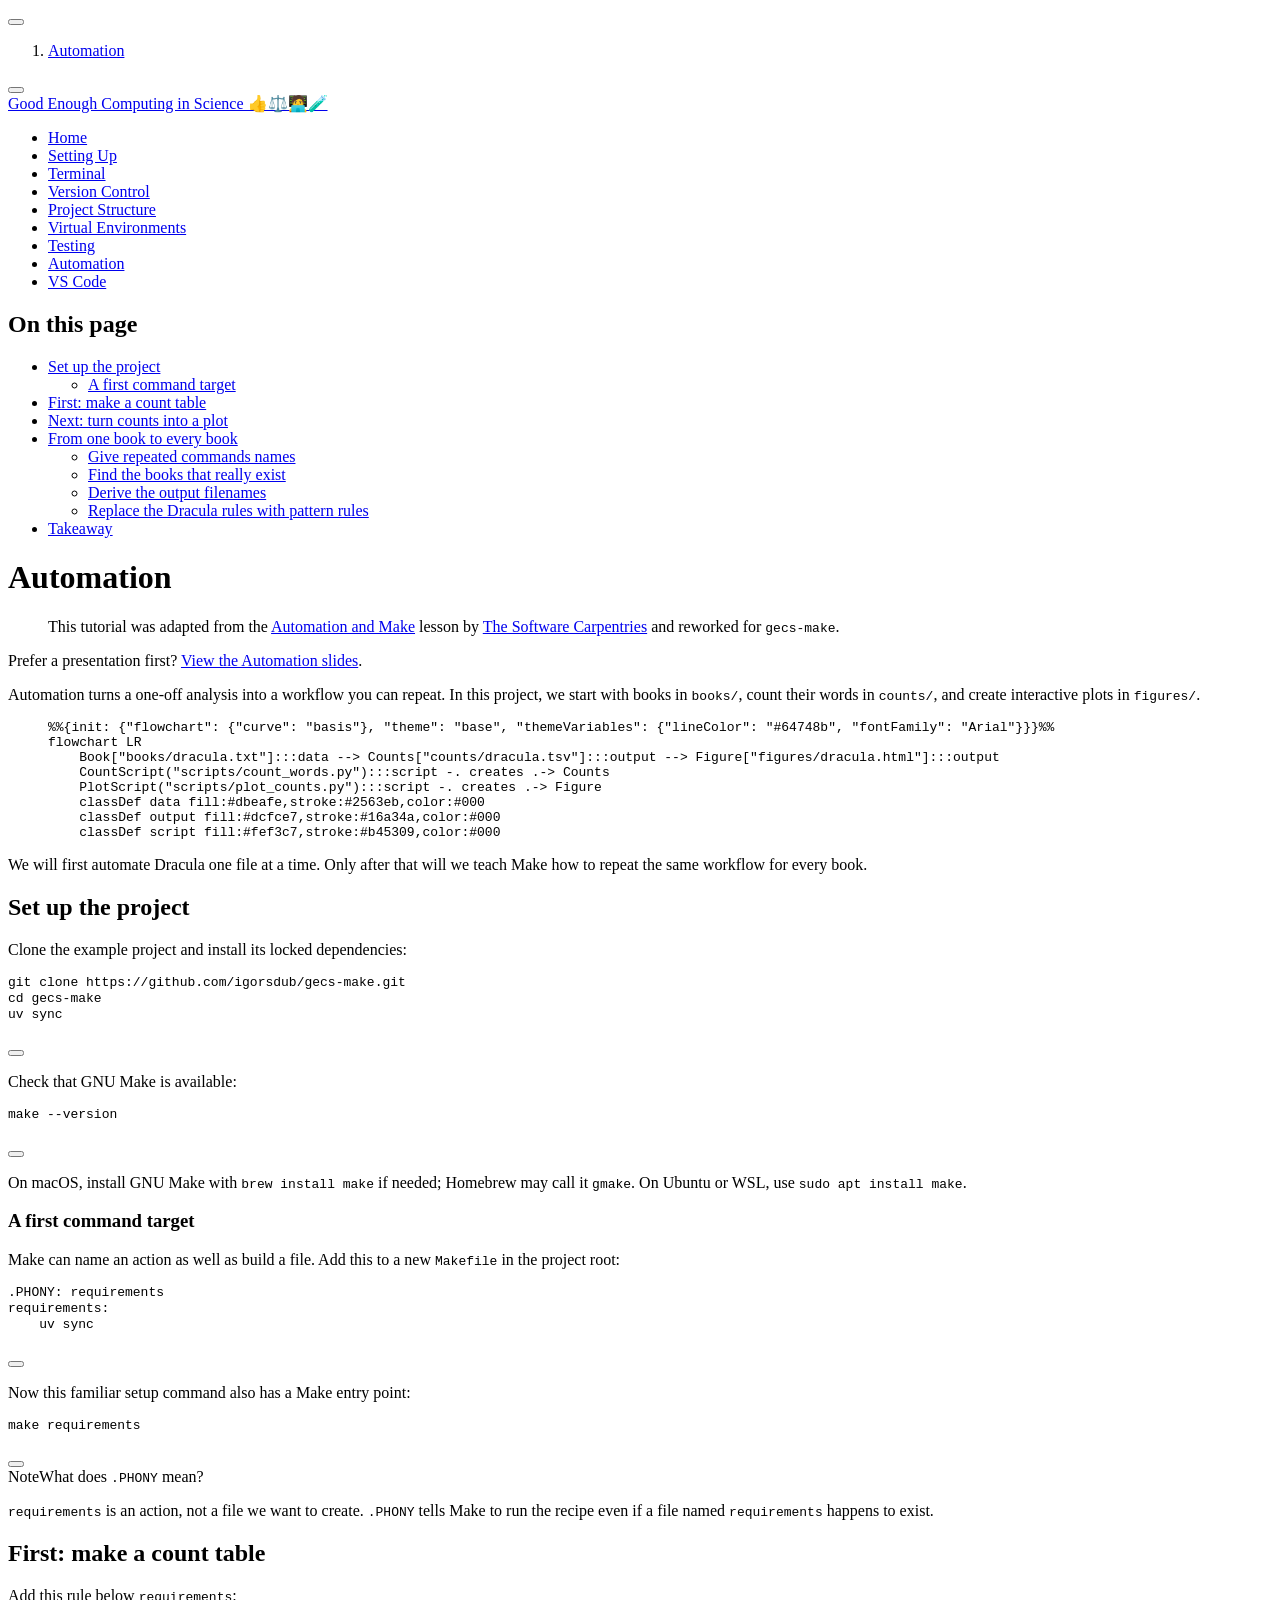
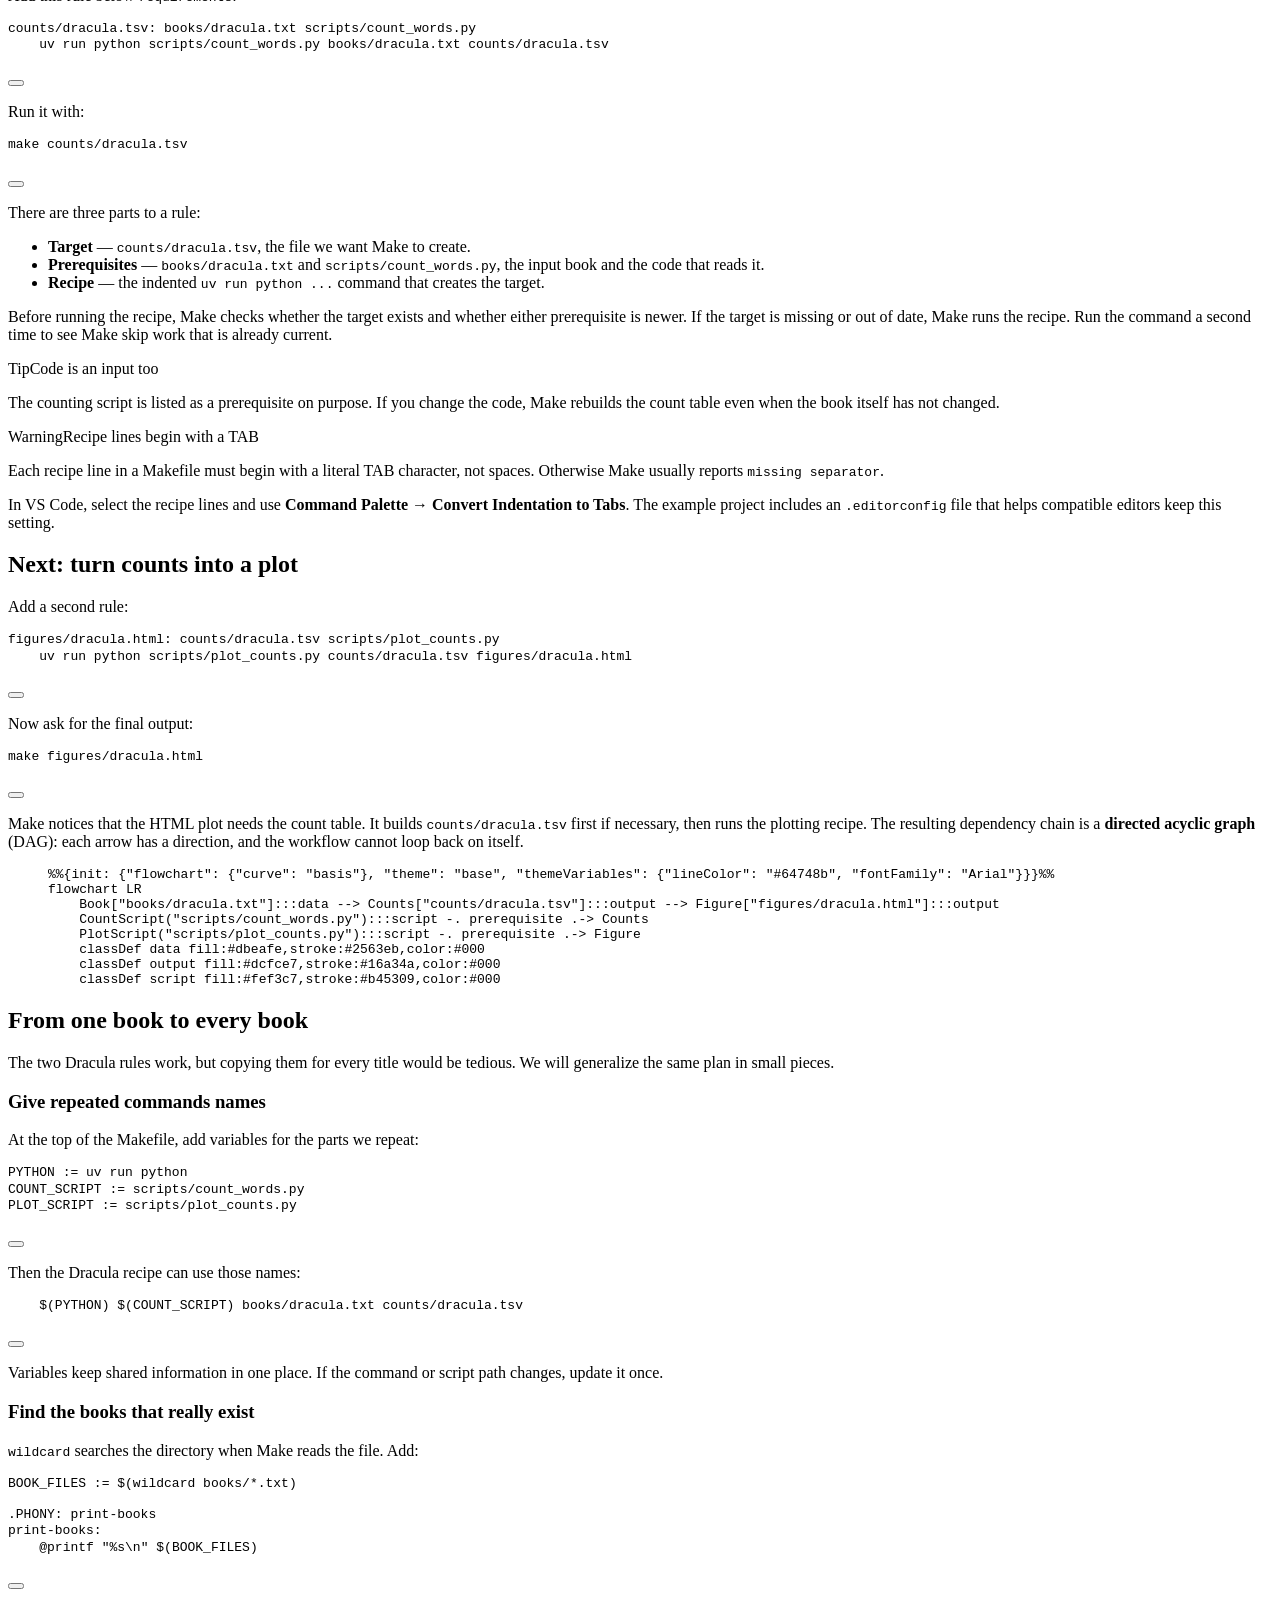
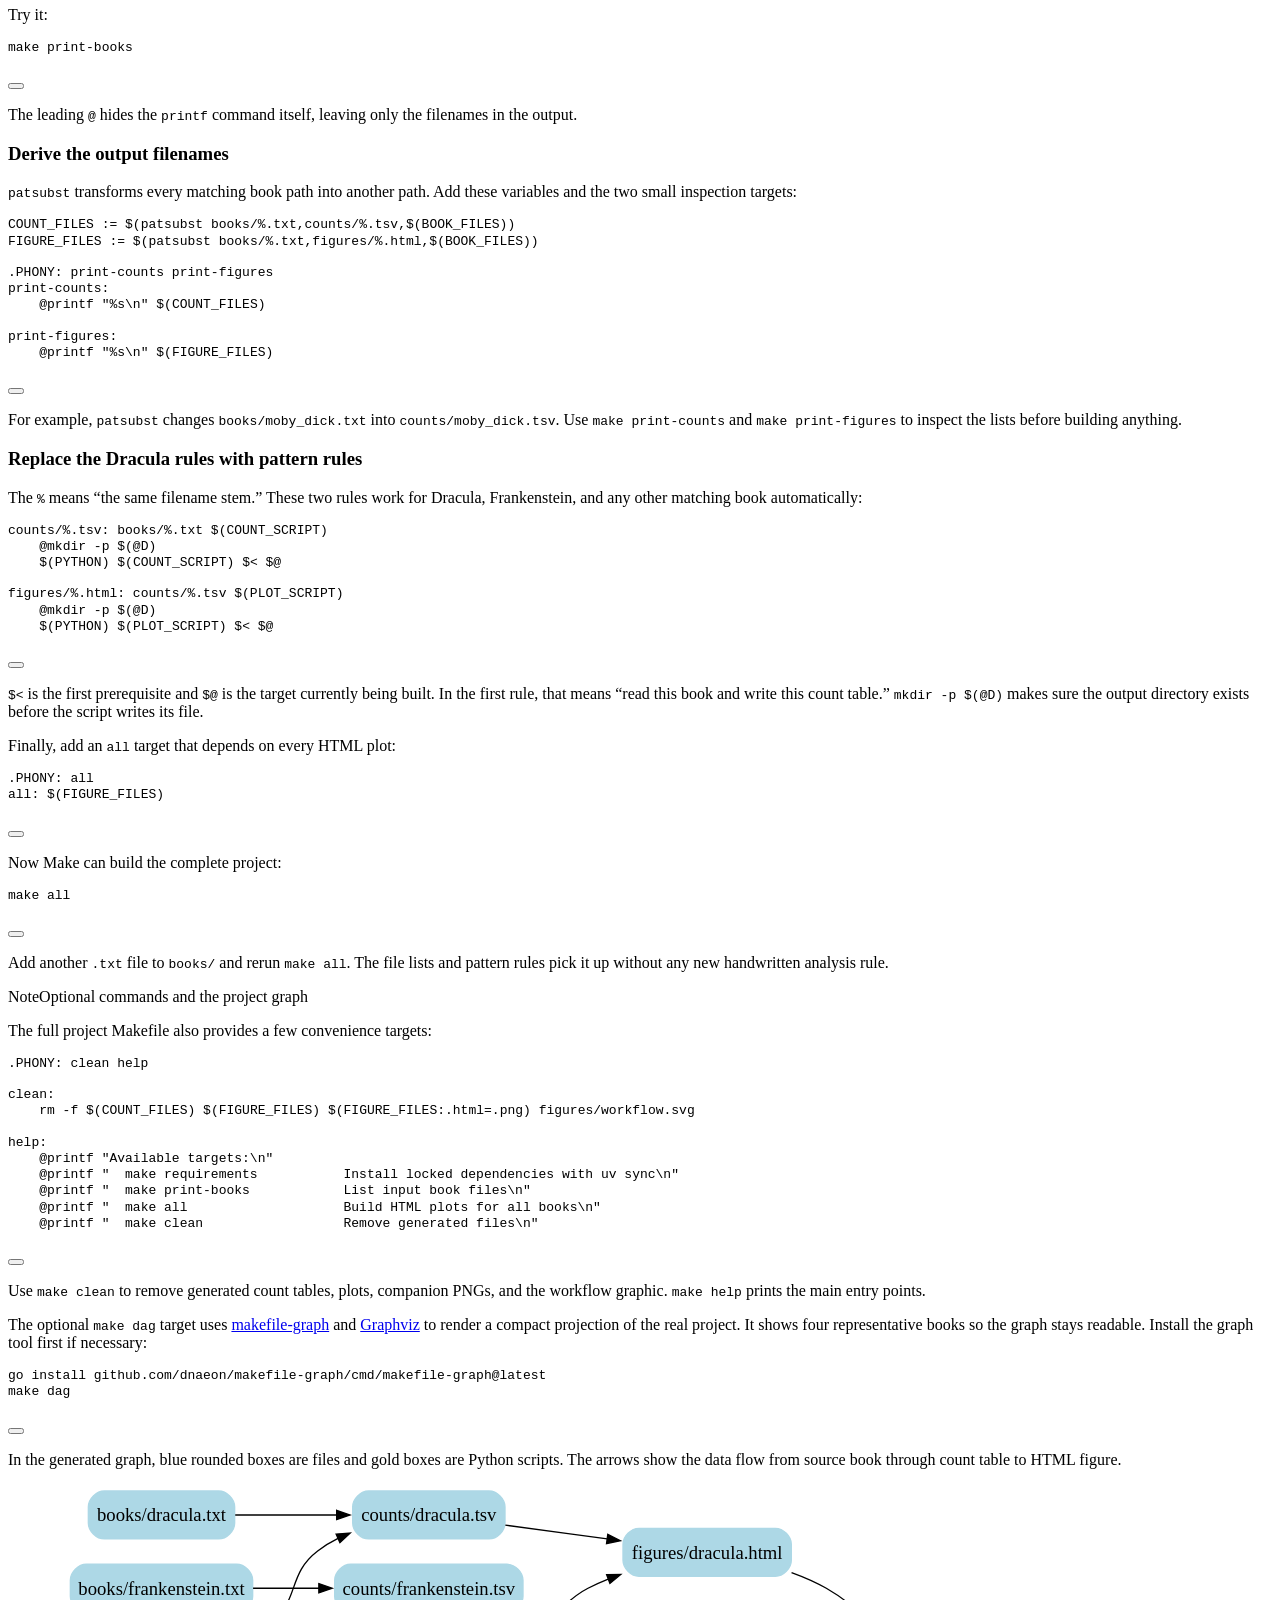
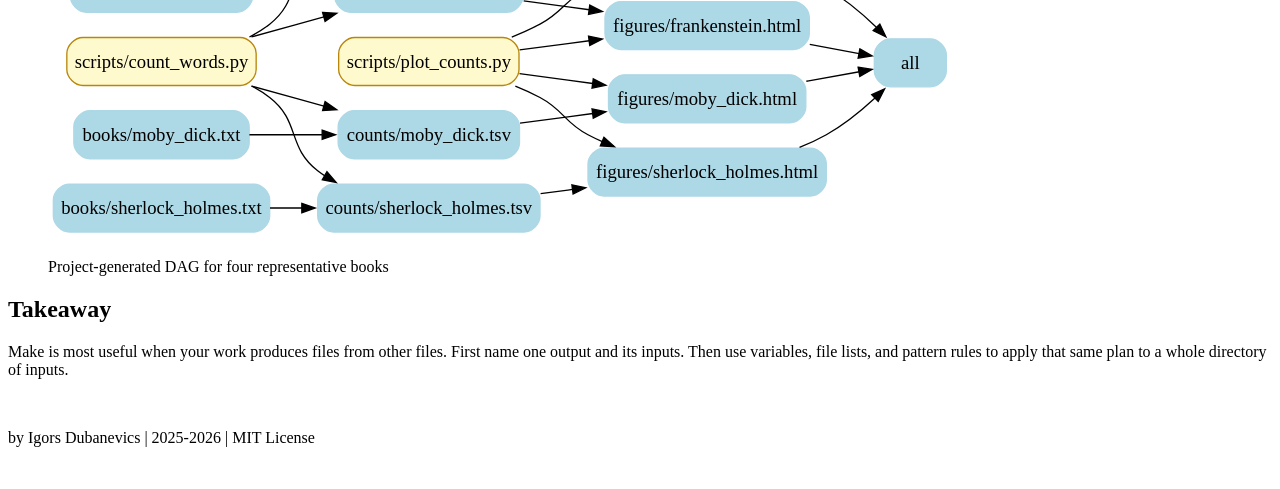
==== lessons/automation.html @ 6827f9b8 "Built site for gh-pages" ====
<!DOCTYPE html>
<html xmlns="http://www.w3.org/1999/xhtml" lang="en" xml:lang="en"><head>

<meta charset="utf-8">
<meta name="generator" content="quarto-1.8.26">

<meta name="viewport" content="width=device-width, initial-scale=1.0, user-scalable=yes">


<title>Automation – Good Enough Computing in Science 👍⚖️🧑‍💻🧪</title>
<style>
code{white-space: pre-wrap;}
span.smallcaps{font-variant: small-caps;}
div.columns{display: flex; gap: min(4vw, 1.5em);}
div.column{flex: auto; overflow-x: auto;}
div.hanging-indent{margin-left: 1.5em; text-indent: -1.5em;}
ul.task-list{list-style: none;}
ul.task-list li input[type="checkbox"] {
  width: 0.8em;
  margin: 0 0.8em 0.2em -1em; /* quarto-specific, see https://github.com/quarto-dev/quarto-cli/issues/4556 */ 
  vertical-align: middle;
}
/* CSS for syntax highlighting */
html { -webkit-text-size-adjust: 100%; }
pre > code.sourceCode { white-space: pre; position: relative; }
pre > code.sourceCode > span { display: inline-block; line-height: 1.25; }
pre > code.sourceCode > span:empty { height: 1.2em; }
.sourceCode { overflow: visible; }
code.sourceCode > span { color: inherit; text-decoration: inherit; }
div.sourceCode { margin: 1em 0; }
pre.sourceCode { margin: 0; }
@media screen {
div.sourceCode { overflow: auto; }
}
@media print {
pre > code.sourceCode { white-space: pre-wrap; }
pre > code.sourceCode > span { text-indent: -5em; padding-left: 5em; }
}
pre.numberSource code
  { counter-reset: source-line 0; }
pre.numberSource code > span
  { position: relative; left: -4em; counter-increment: source-line; }
pre.numberSource code > span > a:first-child::before
  { content: counter(source-line);
    position: relative; left: -1em; text-align: right; vertical-align: baseline;
    border: none; display: inline-block;
    -webkit-touch-callout: none; -webkit-user-select: none;
    -khtml-user-select: none; -moz-user-select: none;
    -ms-user-select: none; user-select: none;
    padding: 0 4px; width: 4em;
  }
pre.numberSource { margin-left: 3em;  padding-left: 4px; }
div.sourceCode
  {   }
@media screen {
pre > code.sourceCode > span > a:first-child::before { text-decoration: underline; }
}
</style>


<script src="../site_libs/quarto-nav/quarto-nav.js"></script>
<script src="../site_libs/quarto-nav/headroom.min.js"></script>
<script src="../site_libs/clipboard/clipboard.min.js"></script>
<script src="../site_libs/quarto-search/autocomplete.umd.js"></script>
<script src="../site_libs/quarto-search/fuse.min.js"></script>
<script src="../site_libs/quarto-search/quarto-search.js"></script>
<meta name="quarto:offset" content="../">
<link href="../images/geek_emoji.jpeg" rel="icon" type="image/jpeg">
<script src="../site_libs/quarto-html/quarto.js" type="module"></script>
<script src="../site_libs/quarto-html/tabsets/tabsets.js" type="module"></script>
<script src="../site_libs/quarto-html/axe/axe-check.js" type="module"></script>
<script src="../site_libs/quarto-html/popper.min.js"></script>
<script src="../site_libs/quarto-html/tippy.umd.min.js"></script>
<script src="../site_libs/quarto-html/anchor.min.js"></script>
<link href="../site_libs/quarto-html/tippy.css" rel="stylesheet">
<link href="../site_libs/quarto-html/quarto-syntax-highlighting-587c61ba64f3a5504c4d52d930310e48.css" rel="stylesheet" id="quarto-text-highlighting-styles">
<script src="../site_libs/bootstrap/bootstrap.min.js"></script>
<link href="../site_libs/bootstrap/bootstrap-icons.css" rel="stylesheet">
<link href="../site_libs/bootstrap/bootstrap-5b4ad623e5705c0698d39aec6f10cf02.min.css" rel="stylesheet" append-hash="true" id="quarto-bootstrap" data-mode="light">
<script id="quarto-search-options" type="application/json">{
  "location": "sidebar",
  "copy-button": false,
  "collapse-after": 3,
  "panel-placement": "start",
  "type": "textbox",
  "limit": 50,
  "keyboard-shortcut": [
    "f",
    "/",
    "s"
  ],
  "show-item-context": false,
  "language": {
    "search-no-results-text": "No results",
    "search-matching-documents-text": "matching documents",
    "search-copy-link-title": "Copy link to search",
    "search-hide-matches-text": "Hide additional matches",
    "search-more-match-text": "more match in this document",
    "search-more-matches-text": "more matches in this document",
    "search-clear-button-title": "Clear",
    "search-text-placeholder": "",
    "search-detached-cancel-button-title": "Cancel",
    "search-submit-button-title": "Submit",
    "search-label": "Search"
  }
}</script>
<meta name="mermaid-theme" content="neutral">
<script src="../site_libs/quarto-diagram/mermaid.min.js"></script>
<script src="../site_libs/quarto-diagram/mermaid-init.js"></script>
<link href="../site_libs/quarto-diagram/mermaid.css" rel="stylesheet">


<link rel="stylesheet" href="../styles.css">
</head>

<body class="nav-sidebar floating quarto-light">

<div id="quarto-search-results"></div>
  <header id="quarto-header" class="headroom fixed-top">
  <nav class="quarto-secondary-nav">
    <div class="container-fluid d-flex">
      <button type="button" class="quarto-btn-toggle btn" data-bs-toggle="collapse" role="button" data-bs-target=".quarto-sidebar-collapse-item" aria-controls="quarto-sidebar" aria-expanded="false" aria-label="Toggle sidebar navigation" onclick="if (window.quartoToggleHeadroom) { window.quartoToggleHeadroom(); }">
        <i class="bi bi-layout-text-sidebar-reverse"></i>
      </button>
        <nav class="quarto-page-breadcrumbs" aria-label="breadcrumb"><ol class="breadcrumb"><li class="breadcrumb-item"><a href="../lessons/automation.html">Automation</a></li></ol></nav>
        <a class="flex-grow-1" role="navigation" data-bs-toggle="collapse" data-bs-target=".quarto-sidebar-collapse-item" aria-controls="quarto-sidebar" aria-expanded="false" aria-label="Toggle sidebar navigation" onclick="if (window.quartoToggleHeadroom) { window.quartoToggleHeadroom(); }">      
        </a>
      <button type="button" class="btn quarto-search-button" aria-label="Search" onclick="window.quartoOpenSearch();">
        <i class="bi bi-search"></i>
      </button>
    </div>
  </nav>
</header>
<!-- content -->
<div id="quarto-content" class="quarto-container page-columns page-rows-contents page-layout-article">
<!-- sidebar -->
  <nav id="quarto-sidebar" class="sidebar collapse collapse-horizontal quarto-sidebar-collapse-item sidebar-navigation floating overflow-auto">
    <div class="pt-lg-2 mt-2 text-left sidebar-header">
    <div class="sidebar-title mb-0 py-0">
      <a href="../">Good Enough Computing in Science 👍⚖️🧑‍💻🧪</a> 
    </div>
      </div>
        <div class="mt-2 flex-shrink-0 align-items-center">
        <div class="sidebar-search">
        <div id="quarto-search" class="" title="Search"></div>
        </div>
        </div>
    <div class="sidebar-menu-container"> 
    <ul class="list-unstyled mt-1">
        <li class="sidebar-item">
  <div class="sidebar-item-container"> 
  <a href="../index.html" class="sidebar-item-text sidebar-link">
 <span class="menu-text">Home</span></a>
  </div>
</li>
        <li class="sidebar-item">
  <div class="sidebar-item-container"> 
  <a href="../lessons/setting-up.html" class="sidebar-item-text sidebar-link">
 <span class="menu-text">Setting Up</span></a>
  </div>
</li>
        <li class="sidebar-item">
  <div class="sidebar-item-container"> 
  <a href="../lessons/terminal.html" class="sidebar-item-text sidebar-link">
 <span class="menu-text">Terminal</span></a>
  </div>
</li>
        <li class="sidebar-item">
  <div class="sidebar-item-container"> 
  <a href="../lessons/version-control.html" class="sidebar-item-text sidebar-link">
 <span class="menu-text">Version Control</span></a>
  </div>
</li>
        <li class="sidebar-item">
  <div class="sidebar-item-container"> 
  <a href="../lessons/project-structure.html" class="sidebar-item-text sidebar-link">
 <span class="menu-text">Project Structure</span></a>
  </div>
</li>
        <li class="sidebar-item">
  <div class="sidebar-item-container"> 
  <a href="../lessons/virtual-environments.html" class="sidebar-item-text sidebar-link">
 <span class="menu-text">Virtual Environments</span></a>
  </div>
</li>
        <li class="sidebar-item">
  <div class="sidebar-item-container"> 
  <a href="../lessons/testing.html" class="sidebar-item-text sidebar-link">
 <span class="menu-text">Testing</span></a>
  </div>
</li>
        <li class="sidebar-item">
  <div class="sidebar-item-container"> 
  <a href="../lessons/automation.html" class="sidebar-item-text sidebar-link active">
 <span class="menu-text">Automation</span></a>
  </div>
</li>
        <li class="sidebar-item">
  <div class="sidebar-item-container"> 
  <a href="../lessons/vs-code.html" class="sidebar-item-text sidebar-link">
 <span class="menu-text">VS Code</span></a>
  </div>
</li>
    </ul>
    </div>
</nav>
<div id="quarto-sidebar-glass" class="quarto-sidebar-collapse-item" data-bs-toggle="collapse" data-bs-target=".quarto-sidebar-collapse-item"></div>
<!-- margin-sidebar -->
    <div id="quarto-margin-sidebar" class="sidebar margin-sidebar">
        <nav id="TOC" role="doc-toc" class="toc-active">
    <h2 id="toc-title">On this page</h2>
   
  <ul>
  <li><a href="#set-up-the-project" id="toc-set-up-the-project" class="nav-link active" data-scroll-target="#set-up-the-project">Set up the project</a>
  <ul class="collapse">
  <li><a href="#a-first-command-target" id="toc-a-first-command-target" class="nav-link" data-scroll-target="#a-first-command-target">A first command target</a></li>
  </ul></li>
  <li><a href="#first-make-a-count-table" id="toc-first-make-a-count-table" class="nav-link" data-scroll-target="#first-make-a-count-table">First: make a count table</a></li>
  <li><a href="#next-turn-counts-into-a-plot" id="toc-next-turn-counts-into-a-plot" class="nav-link" data-scroll-target="#next-turn-counts-into-a-plot">Next: turn counts into a plot</a></li>
  <li><a href="#from-one-book-to-every-book" id="toc-from-one-book-to-every-book" class="nav-link" data-scroll-target="#from-one-book-to-every-book">From one book to every book</a>
  <ul class="collapse">
  <li><a href="#give-repeated-commands-names" id="toc-give-repeated-commands-names" class="nav-link" data-scroll-target="#give-repeated-commands-names">Give repeated commands names</a></li>
  <li><a href="#find-the-books-that-really-exist" id="toc-find-the-books-that-really-exist" class="nav-link" data-scroll-target="#find-the-books-that-really-exist">Find the books that really exist</a></li>
  <li><a href="#derive-the-output-filenames" id="toc-derive-the-output-filenames" class="nav-link" data-scroll-target="#derive-the-output-filenames">Derive the output filenames</a></li>
  <li><a href="#replace-the-dracula-rules-with-pattern-rules" id="toc-replace-the-dracula-rules-with-pattern-rules" class="nav-link" data-scroll-target="#replace-the-dracula-rules-with-pattern-rules">Replace the Dracula rules with pattern rules</a></li>
  </ul></li>
  <li><a href="#takeaway" id="toc-takeaway" class="nav-link" data-scroll-target="#takeaway">Takeaway</a></li>
  </ul>
</nav>
    </div>
<!-- main -->
<main class="content" id="quarto-document-content">

<header id="title-block-header" class="quarto-title-block default">
<div class="quarto-title">
<h1 class="title">Automation</h1>
</div>



<div class="quarto-title-meta">

    
  
    
  </div>
  


</header>


<blockquote class="blockquote">
<p>This tutorial was adapted from the <a href="https://swcarpentry.github.io/make-novice/">Automation and Make</a> lesson by <a href="https://software-carpentry.org/">The Software Carpentries</a> and reworked for <code>gecs-make</code>.</p>
</blockquote>
<p>Prefer a presentation first? <a href="../slides/automation.html">View the Automation slides</a>.</p>
<p>Automation turns a one-off analysis into a workflow you can repeat. In this project, we start with books in <code>books/</code>, count their words in <code>counts/</code>, and create interactive plots in <code>figures/</code>.</p>
<div class="cell" data-layout-align="default">
<div class="cell-output-display">
<div>
<p></p><figure class="figure"><p></p>
<div>
<pre class="mermaid mermaid-js">%%{init: {"flowchart": {"curve": "basis"}, "theme": "base", "themeVariables": {"lineColor": "#64748b", "fontFamily": "Arial"}}}%%
flowchart LR
    Book["books/dracula.txt"]:::data --&gt; Counts["counts/dracula.tsv"]:::output --&gt; Figure["figures/dracula.html"]:::output
    CountScript("scripts/count_words.py"):::script -. creates .-&gt; Counts
    PlotScript("scripts/plot_counts.py"):::script -. creates .-&gt; Figure
    classDef data fill:#dbeafe,stroke:#2563eb,color:#000
    classDef output fill:#dcfce7,stroke:#16a34a,color:#000
    classDef script fill:#fef3c7,stroke:#b45309,color:#000
</pre>
</div>
<p></p></figure><p></p>
</div>
</div>
</div>
<p>We will first automate Dracula one file at a time. Only after that will we teach Make how to repeat the same workflow for every book.</p>
<section id="set-up-the-project" class="level2">
<h2 class="anchored" data-anchor-id="set-up-the-project">Set up the project</h2>
<p>Clone the example project and install its locked dependencies:</p>
<div class="code-copy-outer-scaffold"><div class="sourceCode" id="cb1"><pre class="sourceCode bash code-with-copy"><code class="sourceCode bash"><span id="cb1-1"><a href="#cb1-1" aria-hidden="true" tabindex="-1"></a><span class="fu">git</span> clone https://github.com/igorsdub/gecs-make.git</span>
<span id="cb1-2"><a href="#cb1-2" aria-hidden="true" tabindex="-1"></a><span class="bu">cd</span> gecs-make</span>
<span id="cb1-3"><a href="#cb1-3" aria-hidden="true" tabindex="-1"></a><span class="ex">uv</span> sync</span></code></pre></div><button title="Copy to Clipboard" class="code-copy-button"><i class="bi"></i></button></div>
<p>Check that GNU Make is available:</p>
<div class="code-copy-outer-scaffold"><div class="sourceCode" id="cb2"><pre class="sourceCode bash code-with-copy"><code class="sourceCode bash"><span id="cb2-1"><a href="#cb2-1" aria-hidden="true" tabindex="-1"></a><span class="fu">make</span> <span class="at">--version</span></span></code></pre></div><button title="Copy to Clipboard" class="code-copy-button"><i class="bi"></i></button></div>
<p>On macOS, install GNU Make with <code>brew install make</code> if needed; Homebrew may call it <code>gmake</code>. On Ubuntu or WSL, use <code>sudo apt install make</code>.</p>
<section id="a-first-command-target" class="level3">
<h3 class="anchored" data-anchor-id="a-first-command-target">A first command target</h3>
<p>Make can name an action as well as build a file. Add this to a new <code>Makefile</code> in the project root:</p>
<div class="code-copy-outer-scaffold"><div class="sourceCode" id="cb3"><pre class="sourceCode makefile code-with-copy"><code class="sourceCode makefile"><span id="cb3-1"><a href="#cb3-1" aria-hidden="true" tabindex="-1"></a><span class="ot">.PHONY:</span><span class="dt"> requirements</span></span>
<span id="cb3-2"><a href="#cb3-2" aria-hidden="true" tabindex="-1"></a><span class="dv">requirements:</span></span>
<span id="cb3-3"><a href="#cb3-3" aria-hidden="true" tabindex="-1"></a><span class="er">    </span>uv sync</span></code></pre></div><button title="Copy to Clipboard" class="code-copy-button"><i class="bi"></i></button></div>
<p>Now this familiar setup command also has a Make entry point:</p>
<div class="code-copy-outer-scaffold"><div class="sourceCode" id="cb4"><pre class="sourceCode bash code-with-copy"><code class="sourceCode bash"><span id="cb4-1"><a href="#cb4-1" aria-hidden="true" tabindex="-1"></a><span class="fu">make</span> requirements</span></code></pre></div><button title="Copy to Clipboard" class="code-copy-button"><i class="bi"></i></button></div>
<div class="callout callout-style-simple callout-note callout-titled" title="What does `.PHONY` mean?">
<div class="callout-header d-flex align-content-center">
<div class="callout-icon-container">
<i class="callout-icon"></i>
</div>
<div class="callout-title-container flex-fill">
<span class="screen-reader-only">Note</span>What does <code>.PHONY</code> mean?
</div>
</div>
<div class="callout-body-container callout-body">
<p><code>requirements</code> is an action, not a file we want to create. <code>.PHONY</code> tells Make to run the recipe even if a file named <code>requirements</code> happens to exist.</p>
</div>
</div>
</section>
</section>
<section id="first-make-a-count-table" class="level2">
<h2 class="anchored" data-anchor-id="first-make-a-count-table">First: make a count table</h2>
<p>Add this rule below <code>requirements</code>:</p>
<div class="code-copy-outer-scaffold"><div class="sourceCode" id="cb5"><pre class="sourceCode makefile code-with-copy"><code class="sourceCode makefile"><span id="cb5-1"><a href="#cb5-1" aria-hidden="true" tabindex="-1"></a><span class="dv">counts/dracula.tsv:</span><span class="dt"> books/dracula.txt scripts/count_words.py</span></span>
<span id="cb5-2"><a href="#cb5-2" aria-hidden="true" tabindex="-1"></a><span class="er">    </span>uv run python scripts/count_words.py books/dracula.txt counts/dracula.tsv</span></code></pre></div><button title="Copy to Clipboard" class="code-copy-button"><i class="bi"></i></button></div>
<p>Run it with:</p>
<div class="code-copy-outer-scaffold"><div class="sourceCode" id="cb6"><pre class="sourceCode bash code-with-copy"><code class="sourceCode bash"><span id="cb6-1"><a href="#cb6-1" aria-hidden="true" tabindex="-1"></a><span class="fu">make</span> counts/dracula.tsv</span></code></pre></div><button title="Copy to Clipboard" class="code-copy-button"><i class="bi"></i></button></div>
<p>There are three parts to a rule:</p>
<ul>
<li><strong>Target</strong> — <code>counts/dracula.tsv</code>, the file we want Make to create.</li>
<li><strong>Prerequisites</strong> — <code>books/dracula.txt</code> and <code>scripts/count_words.py</code>, the input book and the code that reads it.</li>
<li><strong>Recipe</strong> — the indented <code>uv run python ...</code> command that creates the target.</li>
</ul>
<p>Before running the recipe, Make checks whether the target exists and whether either prerequisite is newer. If the target is missing or out of date, Make runs the recipe. Run the command a second time to see Make skip work that is already current.</p>
<div class="callout callout-style-simple callout-tip callout-titled" title="Code is an input too">
<div class="callout-header d-flex align-content-center">
<div class="callout-icon-container">
<i class="callout-icon"></i>
</div>
<div class="callout-title-container flex-fill">
<span class="screen-reader-only">Tip</span>Code is an input too
</div>
</div>
<div class="callout-body-container callout-body">
<p>The counting script is listed as a prerequisite on purpose. If you change the code, Make rebuilds the count table even when the book itself has not changed.</p>
</div>
</div>
<div class="callout callout-style-simple callout-warning callout-titled" title="Recipe lines begin with a TAB">
<div class="callout-header d-flex align-content-center">
<div class="callout-icon-container">
<i class="callout-icon"></i>
</div>
<div class="callout-title-container flex-fill">
<span class="screen-reader-only">Warning</span>Recipe lines begin with a TAB
</div>
</div>
<div class="callout-body-container callout-body">
<p>Each recipe line in a Makefile must begin with a literal TAB character, not spaces. Otherwise Make usually reports <code>missing separator</code>.</p>
<p>In VS Code, select the recipe lines and use <strong>Command Palette → Convert Indentation to Tabs</strong>. The example project includes an <code>.editorconfig</code> file that helps compatible editors keep this setting.</p>
</div>
</div>
</section>
<section id="next-turn-counts-into-a-plot" class="level2">
<h2 class="anchored" data-anchor-id="next-turn-counts-into-a-plot">Next: turn counts into a plot</h2>
<p>Add a second rule:</p>
<div class="code-copy-outer-scaffold"><div class="sourceCode" id="cb7"><pre class="sourceCode makefile code-with-copy"><code class="sourceCode makefile"><span id="cb7-1"><a href="#cb7-1" aria-hidden="true" tabindex="-1"></a><span class="dv">figures/dracula.html:</span><span class="dt"> counts/dracula.tsv scripts/plot_counts.py</span></span>
<span id="cb7-2"><a href="#cb7-2" aria-hidden="true" tabindex="-1"></a><span class="er">    </span>uv run python scripts/plot_counts.py counts/dracula.tsv figures/dracula.html</span></code></pre></div><button title="Copy to Clipboard" class="code-copy-button"><i class="bi"></i></button></div>
<p>Now ask for the final output:</p>
<div class="code-copy-outer-scaffold"><div class="sourceCode" id="cb8"><pre class="sourceCode bash code-with-copy"><code class="sourceCode bash"><span id="cb8-1"><a href="#cb8-1" aria-hidden="true" tabindex="-1"></a><span class="fu">make</span> figures/dracula.html</span></code></pre></div><button title="Copy to Clipboard" class="code-copy-button"><i class="bi"></i></button></div>
<p>Make notices that the HTML plot needs the count table. It builds <code>counts/dracula.tsv</code> first if necessary, then runs the plotting recipe. The resulting dependency chain is a <strong>directed acyclic graph</strong> (DAG): each arrow has a direction, and the workflow cannot loop back on itself.</p>
<div class="cell" data-layout-align="default">
<div class="cell-output-display">
<div>
<p></p><figure class="figure"><p></p>
<div>
<pre class="mermaid mermaid-js">%%{init: {"flowchart": {"curve": "basis"}, "theme": "base", "themeVariables": {"lineColor": "#64748b", "fontFamily": "Arial"}}}%%
flowchart LR
    Book["books/dracula.txt"]:::data --&gt; Counts["counts/dracula.tsv"]:::output --&gt; Figure["figures/dracula.html"]:::output
    CountScript("scripts/count_words.py"):::script -. prerequisite .-&gt; Counts
    PlotScript("scripts/plot_counts.py"):::script -. prerequisite .-&gt; Figure
    classDef data fill:#dbeafe,stroke:#2563eb,color:#000
    classDef output fill:#dcfce7,stroke:#16a34a,color:#000
    classDef script fill:#fef3c7,stroke:#b45309,color:#000
</pre>
</div>
<p></p></figure><p></p>
</div>
</div>
</div>
</section>
<section id="from-one-book-to-every-book" class="level2">
<h2 class="anchored" data-anchor-id="from-one-book-to-every-book">From one book to every book</h2>
<p>The two Dracula rules work, but copying them for every title would be tedious. We will generalize the same plan in small pieces.</p>
<section id="give-repeated-commands-names" class="level3">
<h3 class="anchored" data-anchor-id="give-repeated-commands-names">Give repeated commands names</h3>
<p>At the top of the Makefile, add variables for the parts we repeat:</p>
<div class="code-copy-outer-scaffold"><div class="sourceCode" id="cb9"><pre class="sourceCode makefile code-with-copy"><code class="sourceCode makefile"><span id="cb9-1"><a href="#cb9-1" aria-hidden="true" tabindex="-1"></a><span class="dt">PYTHON</span> <span class="ch">:=</span><span class="st"> uv run python</span></span>
<span id="cb9-2"><a href="#cb9-2" aria-hidden="true" tabindex="-1"></a><span class="dt">COUNT_SCRIPT</span> <span class="ch">:=</span><span class="st"> scripts/count_words.py</span></span>
<span id="cb9-3"><a href="#cb9-3" aria-hidden="true" tabindex="-1"></a><span class="dt">PLOT_SCRIPT</span> <span class="ch">:=</span><span class="st"> scripts/plot_counts.py</span></span></code></pre></div><button title="Copy to Clipboard" class="code-copy-button"><i class="bi"></i></button></div>
<p>Then the Dracula recipe can use those names:</p>
<div class="code-copy-outer-scaffold"><div class="sourceCode" id="cb10"><pre class="sourceCode makefile code-with-copy"><code class="sourceCode makefile"><span id="cb10-1"><a href="#cb10-1" aria-hidden="true" tabindex="-1"></a>    <span class="ch">$(</span><span class="dt">PYTHON</span><span class="ch">)</span> <span class="ch">$(</span><span class="dt">COUNT_SCRIPT</span><span class="ch">)</span> books/dracula.txt counts/dracula.tsv</span></code></pre></div><button title="Copy to Clipboard" class="code-copy-button"><i class="bi"></i></button></div>
<p>Variables keep shared information in one place. If the command or script path changes, update it once.</p>
</section>
<section id="find-the-books-that-really-exist" class="level3">
<h3 class="anchored" data-anchor-id="find-the-books-that-really-exist">Find the books that really exist</h3>
<p><code>wildcard</code> searches the directory when Make reads the file. Add:</p>
<div class="code-copy-outer-scaffold"><div class="sourceCode" id="cb11"><pre class="sourceCode makefile code-with-copy"><code class="sourceCode makefile"><span id="cb11-1"><a href="#cb11-1" aria-hidden="true" tabindex="-1"></a><span class="dt">BOOK_FILES</span> <span class="ch">:=</span><span class="st"> </span><span class="ch">$(</span><span class="kw">wildcard</span><span class="st"> books/*.txt</span><span class="ch">)</span></span>
<span id="cb11-2"><a href="#cb11-2" aria-hidden="true" tabindex="-1"></a></span>
<span id="cb11-3"><a href="#cb11-3" aria-hidden="true" tabindex="-1"></a><span class="ot">.PHONY:</span><span class="dt"> print-books</span></span>
<span id="cb11-4"><a href="#cb11-4" aria-hidden="true" tabindex="-1"></a><span class="dv">print-books:</span></span>
<span id="cb11-5"><a href="#cb11-5" aria-hidden="true" tabindex="-1"></a><span class="er">    </span><span class="ch">@</span><span class="fu">printf </span><span class="st">"%s\n"</span><span class="fu"> </span><span class="ch">$(</span><span class="dt">BOOK_FILES</span><span class="ch">)</span></span></code></pre></div><button title="Copy to Clipboard" class="code-copy-button"><i class="bi"></i></button></div>
<p>Try it:</p>
<div class="code-copy-outer-scaffold"><div class="sourceCode" id="cb12"><pre class="sourceCode bash code-with-copy"><code class="sourceCode bash"><span id="cb12-1"><a href="#cb12-1" aria-hidden="true" tabindex="-1"></a><span class="fu">make</span> print-books</span></code></pre></div><button title="Copy to Clipboard" class="code-copy-button"><i class="bi"></i></button></div>
<p>The leading <code>@</code> hides the <code>printf</code> command itself, leaving only the filenames in the output.</p>
</section>
<section id="derive-the-output-filenames" class="level3">
<h3 class="anchored" data-anchor-id="derive-the-output-filenames">Derive the output filenames</h3>
<p><code>patsubst</code> transforms every matching book path into another path. Add these variables and the two small inspection targets:</p>
<div class="code-copy-outer-scaffold"><div class="sourceCode" id="cb13"><pre class="sourceCode makefile code-with-copy"><code class="sourceCode makefile"><span id="cb13-1"><a href="#cb13-1" aria-hidden="true" tabindex="-1"></a><span class="dt">COUNT_FILES</span> <span class="ch">:=</span><span class="st"> </span><span class="ch">$(</span><span class="kw">patsubst</span><span class="st"> books/%.txt</span><span class="kw">,</span><span class="st">counts/%.tsv</span><span class="kw">,</span><span class="ch">$(</span><span class="dt">BOOK_FILES</span><span class="ch">))</span></span>
<span id="cb13-2"><a href="#cb13-2" aria-hidden="true" tabindex="-1"></a><span class="dt">FIGURE_FILES</span> <span class="ch">:=</span><span class="st"> </span><span class="ch">$(</span><span class="kw">patsubst</span><span class="st"> books/%.txt</span><span class="kw">,</span><span class="st">figures/%.html</span><span class="kw">,</span><span class="ch">$(</span><span class="dt">BOOK_FILES</span><span class="ch">))</span></span>
<span id="cb13-3"><a href="#cb13-3" aria-hidden="true" tabindex="-1"></a></span>
<span id="cb13-4"><a href="#cb13-4" aria-hidden="true" tabindex="-1"></a><span class="ot">.PHONY:</span><span class="dt"> print-counts print-figures</span></span>
<span id="cb13-5"><a href="#cb13-5" aria-hidden="true" tabindex="-1"></a><span class="dv">print-counts:</span></span>
<span id="cb13-6"><a href="#cb13-6" aria-hidden="true" tabindex="-1"></a><span class="er">    </span><span class="ch">@</span><span class="fu">printf </span><span class="st">"%s\n"</span><span class="fu"> </span><span class="ch">$(</span><span class="dt">COUNT_FILES</span><span class="ch">)</span></span>
<span id="cb13-7"><a href="#cb13-7" aria-hidden="true" tabindex="-1"></a></span>
<span id="cb13-8"><a href="#cb13-8" aria-hidden="true" tabindex="-1"></a><span class="dv">print-figures:</span></span>
<span id="cb13-9"><a href="#cb13-9" aria-hidden="true" tabindex="-1"></a><span class="er">    </span><span class="ch">@</span><span class="fu">printf </span><span class="st">"%s\n"</span><span class="fu"> </span><span class="ch">$(</span><span class="dt">FIGURE_FILES</span><span class="ch">)</span></span></code></pre></div><button title="Copy to Clipboard" class="code-copy-button"><i class="bi"></i></button></div>
<p>For example, <code>patsubst</code> changes <code>books/moby_dick.txt</code> into <code>counts/moby_dick.tsv</code>. Use <code>make print-counts</code> and <code>make print-figures</code> to inspect the lists before building anything.</p>
</section>
<section id="replace-the-dracula-rules-with-pattern-rules" class="level3">
<h3 class="anchored" data-anchor-id="replace-the-dracula-rules-with-pattern-rules">Replace the Dracula rules with pattern rules</h3>
<p>The <code>%</code> means “the same filename stem.” These two rules work for Dracula, Frankenstein, and any other matching book automatically:</p>
<div class="code-copy-outer-scaffold"><div class="sourceCode" id="cb14"><pre class="sourceCode makefile code-with-copy"><code class="sourceCode makefile"><span id="cb14-1"><a href="#cb14-1" aria-hidden="true" tabindex="-1"></a><span class="dv">counts/%.tsv:</span><span class="dt"> books/%.txt </span><span class="ch">$(</span><span class="dt">COUNT_SCRIPT</span><span class="ch">)</span></span>
<span id="cb14-2"><a href="#cb14-2" aria-hidden="true" tabindex="-1"></a><span class="er">    </span><span class="ch">@</span><span class="fu">mkdir -p </span><span class="ch">$(</span><span class="dt">@D</span><span class="ch">)</span></span>
<span id="cb14-3"><a href="#cb14-3" aria-hidden="true" tabindex="-1"></a>    <span class="ch">$(</span><span class="dt">PYTHON</span><span class="ch">)</span> <span class="ch">$(</span><span class="dt">COUNT_SCRIPT</span><span class="ch">)</span> <span class="ch">$&lt;</span> <span class="ch">$@</span></span>
<span id="cb14-4"><a href="#cb14-4" aria-hidden="true" tabindex="-1"></a></span>
<span id="cb14-5"><a href="#cb14-5" aria-hidden="true" tabindex="-1"></a><span class="dv">figures/%.html:</span><span class="dt"> counts/%.tsv </span><span class="ch">$(</span><span class="dt">PLOT_SCRIPT</span><span class="ch">)</span></span>
<span id="cb14-6"><a href="#cb14-6" aria-hidden="true" tabindex="-1"></a><span class="er">    </span><span class="ch">@</span><span class="fu">mkdir -p </span><span class="ch">$(</span><span class="dt">@D</span><span class="ch">)</span></span>
<span id="cb14-7"><a href="#cb14-7" aria-hidden="true" tabindex="-1"></a>    <span class="ch">$(</span><span class="dt">PYTHON</span><span class="ch">)</span> <span class="ch">$(</span><span class="dt">PLOT_SCRIPT</span><span class="ch">)</span> <span class="ch">$&lt;</span> <span class="ch">$@</span></span></code></pre></div><button title="Copy to Clipboard" class="code-copy-button"><i class="bi"></i></button></div>
<p><code>$&lt;</code> is the first prerequisite and <code>$@</code> is the target currently being built. In the first rule, that means “read this book and write this count table.” <code>mkdir -p $(@D)</code> makes sure the output directory exists before the script writes its file.</p>
<p>Finally, add an <code>all</code> target that depends on every HTML plot:</p>
<div class="code-copy-outer-scaffold"><div class="sourceCode" id="cb15"><pre class="sourceCode makefile code-with-copy"><code class="sourceCode makefile"><span id="cb15-1"><a href="#cb15-1" aria-hidden="true" tabindex="-1"></a><span class="ot">.PHONY:</span><span class="dt"> all</span></span>
<span id="cb15-2"><a href="#cb15-2" aria-hidden="true" tabindex="-1"></a><span class="dv">all:</span><span class="dt"> </span><span class="ch">$(</span><span class="dt">FIGURE_FILES</span><span class="ch">)</span></span></code></pre></div><button title="Copy to Clipboard" class="code-copy-button"><i class="bi"></i></button></div>
<p>Now Make can build the complete project:</p>
<div class="code-copy-outer-scaffold"><div class="sourceCode" id="cb16"><pre class="sourceCode bash code-with-copy"><code class="sourceCode bash"><span id="cb16-1"><a href="#cb16-1" aria-hidden="true" tabindex="-1"></a><span class="fu">make</span> all</span></code></pre></div><button title="Copy to Clipboard" class="code-copy-button"><i class="bi"></i></button></div>
<p>Add another <code>.txt</code> file to <code>books/</code> and rerun <code>make all</code>. The file lists and pattern rules pick it up without any new handwritten analysis rule.</p>
<div class="callout callout-style-simple callout-note callout-titled" title="Optional commands and the project graph">
<div class="callout-header d-flex align-content-center collapsed" data-bs-toggle="collapse" data-bs-target=".callout-4-contents" aria-controls="callout-4" aria-expanded="false" aria-label="Toggle callout">
<div class="callout-icon-container">
<i class="callout-icon"></i>
</div>
<div class="callout-title-container flex-fill">
<span class="screen-reader-only">Note</span>Optional commands and the project graph
</div>
<div class="callout-btn-toggle d-inline-block border-0 py-1 ps-1 pe-0 float-end"><i class="callout-toggle"></i></div>
</div>
<div id="callout-4" class="callout-4-contents callout-collapse collapse">
<div class="callout-body-container callout-body">
<p>The full project Makefile also provides a few convenience targets:</p>
<div class="code-copy-outer-scaffold"><div class="sourceCode" id="cb17"><pre class="sourceCode makefile code-with-copy"><code class="sourceCode makefile"><span id="cb17-1"><a href="#cb17-1" aria-hidden="true" tabindex="-1"></a><span class="ot">.PHONY:</span><span class="dt"> clean help</span></span>
<span id="cb17-2"><a href="#cb17-2" aria-hidden="true" tabindex="-1"></a></span>
<span id="cb17-3"><a href="#cb17-3" aria-hidden="true" tabindex="-1"></a><span class="dv">clean:</span></span>
<span id="cb17-4"><a href="#cb17-4" aria-hidden="true" tabindex="-1"></a><span class="er">    </span>rm -f <span class="ch">$(</span><span class="dt">COUNT_FILES</span><span class="ch">)</span> <span class="ch">$(</span><span class="dt">FIGURE_FILES</span><span class="ch">)</span> <span class="ch">$(</span><span class="dt">FIGURE_FILES</span><span class="kw">:</span><span class="ss">.html</span><span class="kw">=</span><span class="ss">.png</span><span class="ch">)</span> figures/workflow.svg</span>
<span id="cb17-5"><a href="#cb17-5" aria-hidden="true" tabindex="-1"></a></span>
<span id="cb17-6"><a href="#cb17-6" aria-hidden="true" tabindex="-1"></a><span class="dv">help:</span></span>
<span id="cb17-7"><a href="#cb17-7" aria-hidden="true" tabindex="-1"></a><span class="er">    </span><span class="ch">@</span><span class="fu">printf </span><span class="st">"Available targets:\n"</span></span>
<span id="cb17-8"><a href="#cb17-8" aria-hidden="true" tabindex="-1"></a>    <span class="ch">@</span><span class="fu">printf </span><span class="st">"  make requirements           Install locked dependencies with uv sync\n"</span></span>
<span id="cb17-9"><a href="#cb17-9" aria-hidden="true" tabindex="-1"></a>    <span class="ch">@</span><span class="fu">printf </span><span class="st">"  make print-books            List input book files\n"</span></span>
<span id="cb17-10"><a href="#cb17-10" aria-hidden="true" tabindex="-1"></a>    <span class="ch">@</span><span class="fu">printf </span><span class="st">"  make all                    Build HTML plots for all books\n"</span></span>
<span id="cb17-11"><a href="#cb17-11" aria-hidden="true" tabindex="-1"></a>    <span class="ch">@</span><span class="fu">printf </span><span class="st">"  make clean                  Remove generated files\n"</span></span></code></pre></div><button title="Copy to Clipboard" class="code-copy-button"><i class="bi"></i></button></div>
<p>Use <code>make clean</code> to remove generated count tables, plots, companion PNGs, and the workflow graphic. <code>make help</code> prints the main entry points.</p>
<p>The optional <code>make dag</code> target uses <a href="https://github.com/dnaeon/makefile-graph">makefile-graph</a> and <a href="https://graphviz.org/">Graphviz</a> to render a compact projection of the real project. It shows four representative books so the graph stays readable. Install the graph tool first if necessary:</p>
<div class="code-copy-outer-scaffold"><div class="sourceCode" id="cb18"><pre class="sourceCode bash code-with-copy"><code class="sourceCode bash"><span id="cb18-1"><a href="#cb18-1" aria-hidden="true" tabindex="-1"></a><span class="ex">go</span> install github.com/dnaeon/makefile-graph/cmd/makefile-graph@latest</span>
<span id="cb18-2"><a href="#cb18-2" aria-hidden="true" tabindex="-1"></a><span class="fu">make</span> dag</span></code></pre></div><button title="Copy to Clipboard" class="code-copy-button"><i class="bi"></i></button></div>
<p>In the generated graph, blue rounded boxes are files and gold boxes are Python scripts. The arrows show the data flow from source book through count table to HTML figure.</p>
<div class="quarto-figure quarto-figure-center">
<figure class="figure">
<p><img src="../images/automation-project-dag.svg" class="img-fluid figure-img" alt="A generated directed acyclic graph that shows Dracula, Frankenstein, Moby-Dick, and Sherlock Holmes flowing from text files through count tables to HTML figures. Gold script nodes provide the count and plot steps."></p>
<figcaption>Project-generated DAG for four representative books</figcaption>
</figure>
</div>
</div>
</div>
</div>
</section>
</section>
<section id="takeaway" class="level2">
<h2 class="anchored" data-anchor-id="takeaway">Takeaway</h2>
<p>Make is most useful when your work produces files from other files. First name one output and its inputs. Then use variables, file lists, and pattern rules to apply that same plan to a whole directory of inputs.</p>


</section>

</main> <!-- /main -->
<script id="quarto-html-after-body" type="application/javascript">
  window.document.addEventListener("DOMContentLoaded", function (event) {
    const icon = "";
    const anchorJS = new window.AnchorJS();
    anchorJS.options = {
      placement: 'right',
      icon: icon
    };
    anchorJS.add('.anchored');
    const isCodeAnnotation = (el) => {
      for (const clz of el.classList) {
        if (clz.startsWith('code-annotation-')) {                     
          return true;
        }
      }
      return false;
    }
    const onCopySuccess = function(e) {
      // button target
      const button = e.trigger;
      // don't keep focus
      button.blur();
      // flash "checked"
      button.classList.add('code-copy-button-checked');
      var currentTitle = button.getAttribute("title");
      button.setAttribute("title", "Copied!");
      let tooltip;
      if (window.bootstrap) {
        button.setAttribute("data-bs-toggle", "tooltip");
        button.setAttribute("data-bs-placement", "left");
        button.setAttribute("data-bs-title", "Copied!");
        tooltip = new bootstrap.Tooltip(button, 
          { trigger: "manual", 
            customClass: "code-copy-button-tooltip",
            offset: [0, -8]});
        tooltip.show();    
      }
      setTimeout(function() {
        if (tooltip) {
          tooltip.hide();
          button.removeAttribute("data-bs-title");
          button.removeAttribute("data-bs-toggle");
          button.removeAttribute("data-bs-placement");
        }
        button.setAttribute("title", currentTitle);
        button.classList.remove('code-copy-button-checked');
      }, 1000);
      // clear code selection
      e.clearSelection();
    }
    const getTextToCopy = function(trigger) {
      const outerScaffold = trigger.parentElement.cloneNode(true);
      const codeEl = outerScaffold.querySelector('code');
      for (const childEl of codeEl.children) {
        if (isCodeAnnotation(childEl)) {
          childEl.remove();
        }
      }
      return codeEl.innerText;
    }
    const clipboard = new window.ClipboardJS('.code-copy-button:not([data-in-quarto-modal])', {
      text: getTextToCopy
    });
    clipboard.on('success', onCopySuccess);
    if (window.document.getElementById('quarto-embedded-source-code-modal')) {
      const clipboardModal = new window.ClipboardJS('.code-copy-button[data-in-quarto-modal]', {
        text: getTextToCopy,
        container: window.document.getElementById('quarto-embedded-source-code-modal')
      });
      clipboardModal.on('success', onCopySuccess);
    }
      var localhostRegex = new RegExp(/^(?:http|https):\/\/localhost\:?[0-9]*\//);
      var mailtoRegex = new RegExp(/^mailto:/);
        var filterRegex = new RegExp("https:\/\/oist\.github\.io\/gecs\/");
      var isInternal = (href) => {
          return filterRegex.test(href) || localhostRegex.test(href) || mailtoRegex.test(href);
      }
      // Inspect non-navigation links and adorn them if external
     var links = window.document.querySelectorAll('a[href]:not(.nav-link):not(.navbar-brand):not(.toc-action):not(.sidebar-link):not(.sidebar-item-toggle):not(.pagination-link):not(.no-external):not([aria-hidden]):not(.dropdown-item):not(.quarto-navigation-tool):not(.about-link)');
      for (var i=0; i<links.length; i++) {
        const link = links[i];
        if (!isInternal(link.href)) {
          // undo the damage that might have been done by quarto-nav.js in the case of
          // links that we want to consider external
          if (link.dataset.originalHref !== undefined) {
            link.href = link.dataset.originalHref;
          }
        }
      }
    function tippyHover(el, contentFn, onTriggerFn, onUntriggerFn) {
      const config = {
        allowHTML: true,
        maxWidth: 500,
        delay: 100,
        arrow: false,
        appendTo: function(el) {
            return el.parentElement;
        },
        interactive: true,
        interactiveBorder: 10,
        theme: 'quarto',
        placement: 'bottom-start',
      };
      if (contentFn) {
        config.content = contentFn;
      }
      if (onTriggerFn) {
        config.onTrigger = onTriggerFn;
      }
      if (onUntriggerFn) {
        config.onUntrigger = onUntriggerFn;
      }
      window.tippy(el, config); 
    }
    const noterefs = window.document.querySelectorAll('a[role="doc-noteref"]');
    for (var i=0; i<noterefs.length; i++) {
      const ref = noterefs[i];
      tippyHover(ref, function() {
        // use id or data attribute instead here
        let href = ref.getAttribute('data-footnote-href') || ref.getAttribute('href');
        try { href = new URL(href).hash; } catch {}
        const id = href.replace(/^#\/?/, "");
        const note = window.document.getElementById(id);
        if (note) {
          return note.innerHTML;
        } else {
          return "";
        }
      });
    }
    const xrefs = window.document.querySelectorAll('a.quarto-xref');
    const processXRef = (id, note) => {
      // Strip column container classes
      const stripColumnClz = (el) => {
        el.classList.remove("page-full", "page-columns");
        if (el.children) {
          for (const child of el.children) {
            stripColumnClz(child);
          }
        }
      }
      stripColumnClz(note)
      if (id === null || id.startsWith('sec-')) {
        // Special case sections, only their first couple elements
        const container = document.createElement("div");
        if (note.children && note.children.length > 2) {
          container.appendChild(note.children[0].cloneNode(true));
          for (let i = 1; i < note.children.length; i++) {
            const child = note.children[i];
            if (child.tagName === "P" && child.innerText === "") {
              continue;
            } else {
              container.appendChild(child.cloneNode(true));
              break;
            }
          }
          if (window.Quarto?.typesetMath) {
            window.Quarto.typesetMath(container);
          }
          return container.innerHTML
        } else {
          if (window.Quarto?.typesetMath) {
            window.Quarto.typesetMath(note);
          }
          return note.innerHTML;
        }
      } else {
        // Remove any anchor links if they are present
        const anchorLink = note.querySelector('a.anchorjs-link');
        if (anchorLink) {
          anchorLink.remove();
        }
        if (window.Quarto?.typesetMath) {
          window.Quarto.typesetMath(note);
        }
        if (note.classList.contains("callout")) {
          return note.outerHTML;
        } else {
          return note.innerHTML;
        }
      }
    }
    for (var i=0; i<xrefs.length; i++) {
      const xref = xrefs[i];
      tippyHover(xref, undefined, function(instance) {
        instance.disable();
        let url = xref.getAttribute('href');
        let hash = undefined; 
        if (url.startsWith('#')) {
          hash = url;
        } else {
          try { hash = new URL(url).hash; } catch {}
        }
        if (hash) {
          const id = hash.replace(/^#\/?/, "");
          const note = window.document.getElementById(id);
          if (note !== null) {
            try {
              const html = processXRef(id, note.cloneNode(true));
              instance.setContent(html);
            } finally {
              instance.enable();
              instance.show();
            }
          } else {
            // See if we can fetch this
            fetch(url.split('#')[0])
            .then(res => res.text())
            .then(html => {
              const parser = new DOMParser();
              const htmlDoc = parser.parseFromString(html, "text/html");
              const note = htmlDoc.getElementById(id);
              if (note !== null) {
                const html = processXRef(id, note);
                instance.setContent(html);
              } 
            }).finally(() => {
              instance.enable();
              instance.show();
            });
          }
        } else {
          // See if we can fetch a full url (with no hash to target)
          // This is a special case and we should probably do some content thinning / targeting
          fetch(url)
          .then(res => res.text())
          .then(html => {
            const parser = new DOMParser();
            const htmlDoc = parser.parseFromString(html, "text/html");
            const note = htmlDoc.querySelector('main.content');
            if (note !== null) {
              // This should only happen for chapter cross references
              // (since there is no id in the URL)
              // remove the first header
              if (note.children.length > 0 && note.children[0].tagName === "HEADER") {
                note.children[0].remove();
              }
              const html = processXRef(null, note);
              instance.setContent(html);
            } 
          }).finally(() => {
            instance.enable();
            instance.show();
          });
        }
      }, function(instance) {
      });
    }
        let selectedAnnoteEl;
        const selectorForAnnotation = ( cell, annotation) => {
          let cellAttr = 'data-code-cell="' + cell + '"';
          let lineAttr = 'data-code-annotation="' +  annotation + '"';
          const selector = 'span[' + cellAttr + '][' + lineAttr + ']';
          return selector;
        }
        const selectCodeLines = (annoteEl) => {
          const doc = window.document;
          const targetCell = annoteEl.getAttribute("data-target-cell");
          const targetAnnotation = annoteEl.getAttribute("data-target-annotation");
          const annoteSpan = window.document.querySelector(selectorForAnnotation(targetCell, targetAnnotation));
          const lines = annoteSpan.getAttribute("data-code-lines").split(",");
          const lineIds = lines.map((line) => {
            return targetCell + "-" + line;
          })
          let top = null;
          let height = null;
          let parent = null;
          if (lineIds.length > 0) {
              //compute the position of the single el (top and bottom and make a div)
              const el = window.document.getElementById(lineIds[0]);
              top = el.offsetTop;
              height = el.offsetHeight;
              parent = el.parentElement.parentElement;
            if (lineIds.length > 1) {
              const lastEl = window.document.getElementById(lineIds[lineIds.length - 1]);
              const bottom = lastEl.offsetTop + lastEl.offsetHeight;
              height = bottom - top;
            }
            if (top !== null && height !== null && parent !== null) {
              // cook up a div (if necessary) and position it 
              let div = window.document.getElementById("code-annotation-line-highlight");
              if (div === null) {
                div = window.document.createElement("div");
                div.setAttribute("id", "code-annotation-line-highlight");
                div.style.position = 'absolute';
                parent.appendChild(div);
              }
              div.style.top = top - 2 + "px";
              div.style.height = height + 4 + "px";
              div.style.left = 0;
              let gutterDiv = window.document.getElementById("code-annotation-line-highlight-gutter");
              if (gutterDiv === null) {
                gutterDiv = window.document.createElement("div");
                gutterDiv.setAttribute("id", "code-annotation-line-highlight-gutter");
                gutterDiv.style.position = 'absolute';
                const codeCell = window.document.getElementById(targetCell);
                const gutter = codeCell.querySelector('.code-annotation-gutter');
                gutter.appendChild(gutterDiv);
              }
              gutterDiv.style.top = top - 2 + "px";
              gutterDiv.style.height = height + 4 + "px";
            }
            selectedAnnoteEl = annoteEl;
          }
        };
        const unselectCodeLines = () => {
          const elementsIds = ["code-annotation-line-highlight", "code-annotation-line-highlight-gutter"];
          elementsIds.forEach((elId) => {
            const div = window.document.getElementById(elId);
            if (div) {
              div.remove();
            }
          });
          selectedAnnoteEl = undefined;
        };
          // Handle positioning of the toggle
      window.addEventListener(
        "resize",
        throttle(() => {
          elRect = undefined;
          if (selectedAnnoteEl) {
            selectCodeLines(selectedAnnoteEl);
          }
        }, 10)
      );
      function throttle(fn, ms) {
      let throttle = false;
      let timer;
        return (...args) => {
          if(!throttle) { // first call gets through
              fn.apply(this, args);
              throttle = true;
          } else { // all the others get throttled
              if(timer) clearTimeout(timer); // cancel #2
              timer = setTimeout(() => {
                fn.apply(this, args);
                timer = throttle = false;
              }, ms);
          }
        };
      }
        // Attach click handler to the DT
        const annoteDls = window.document.querySelectorAll('dt[data-target-cell]');
        for (const annoteDlNode of annoteDls) {
          annoteDlNode.addEventListener('click', (event) => {
            const clickedEl = event.target;
            if (clickedEl !== selectedAnnoteEl) {
              unselectCodeLines();
              const activeEl = window.document.querySelector('dt[data-target-cell].code-annotation-active');
              if (activeEl) {
                activeEl.classList.remove('code-annotation-active');
              }
              selectCodeLines(clickedEl);
              clickedEl.classList.add('code-annotation-active');
            } else {
              // Unselect the line
              unselectCodeLines();
              clickedEl.classList.remove('code-annotation-active');
            }
          });
        }
    const findCites = (el) => {
      const parentEl = el.parentElement;
      if (parentEl) {
        const cites = parentEl.dataset.cites;
        if (cites) {
          return {
            el,
            cites: cites.split(' ')
          };
        } else {
          return findCites(el.parentElement)
        }
      } else {
        return undefined;
      }
    };
    var bibliorefs = window.document.querySelectorAll('a[role="doc-biblioref"]');
    for (var i=0; i<bibliorefs.length; i++) {
      const ref = bibliorefs[i];
      const citeInfo = findCites(ref);
      if (citeInfo) {
        tippyHover(citeInfo.el, function() {
          var popup = window.document.createElement('div');
          citeInfo.cites.forEach(function(cite) {
            var citeDiv = window.document.createElement('div');
            citeDiv.classList.add('hanging-indent');
            citeDiv.classList.add('csl-entry');
            var biblioDiv = window.document.getElementById('ref-' + cite);
            if (biblioDiv) {
              citeDiv.innerHTML = biblioDiv.innerHTML;
            }
            popup.appendChild(citeDiv);
          });
          return popup.innerHTML;
        });
      }
    }
  });
  </script>
</div> <!-- /content -->
<footer class="footer">
  <div class="nav-footer">
    <div class="nav-footer-left">
      &nbsp;
    </div>   
    <div class="nav-footer-center">
<p>by Igors Dubanevics | 2025-2026 | MIT License</p>
</div>
    <div class="nav-footer-right">
      &nbsp;
    </div>
  </div>
</footer>




</body></html>
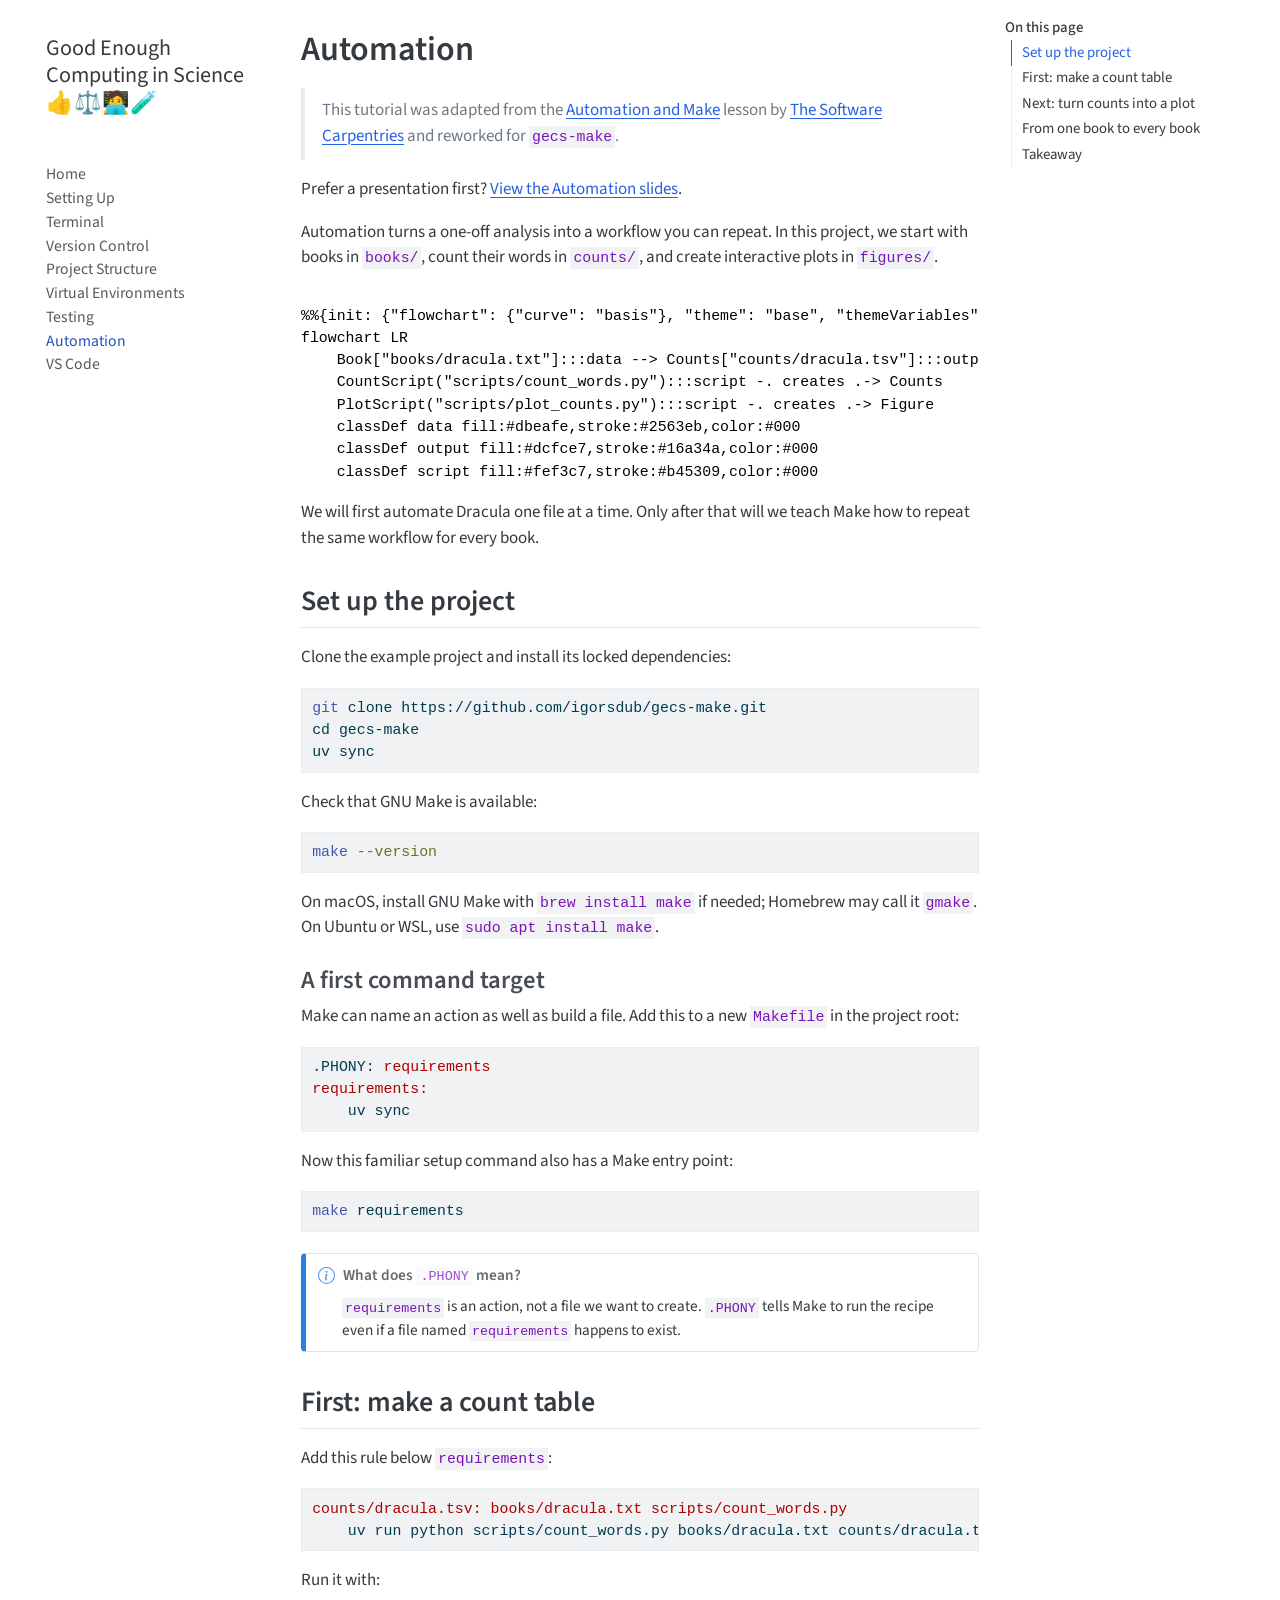
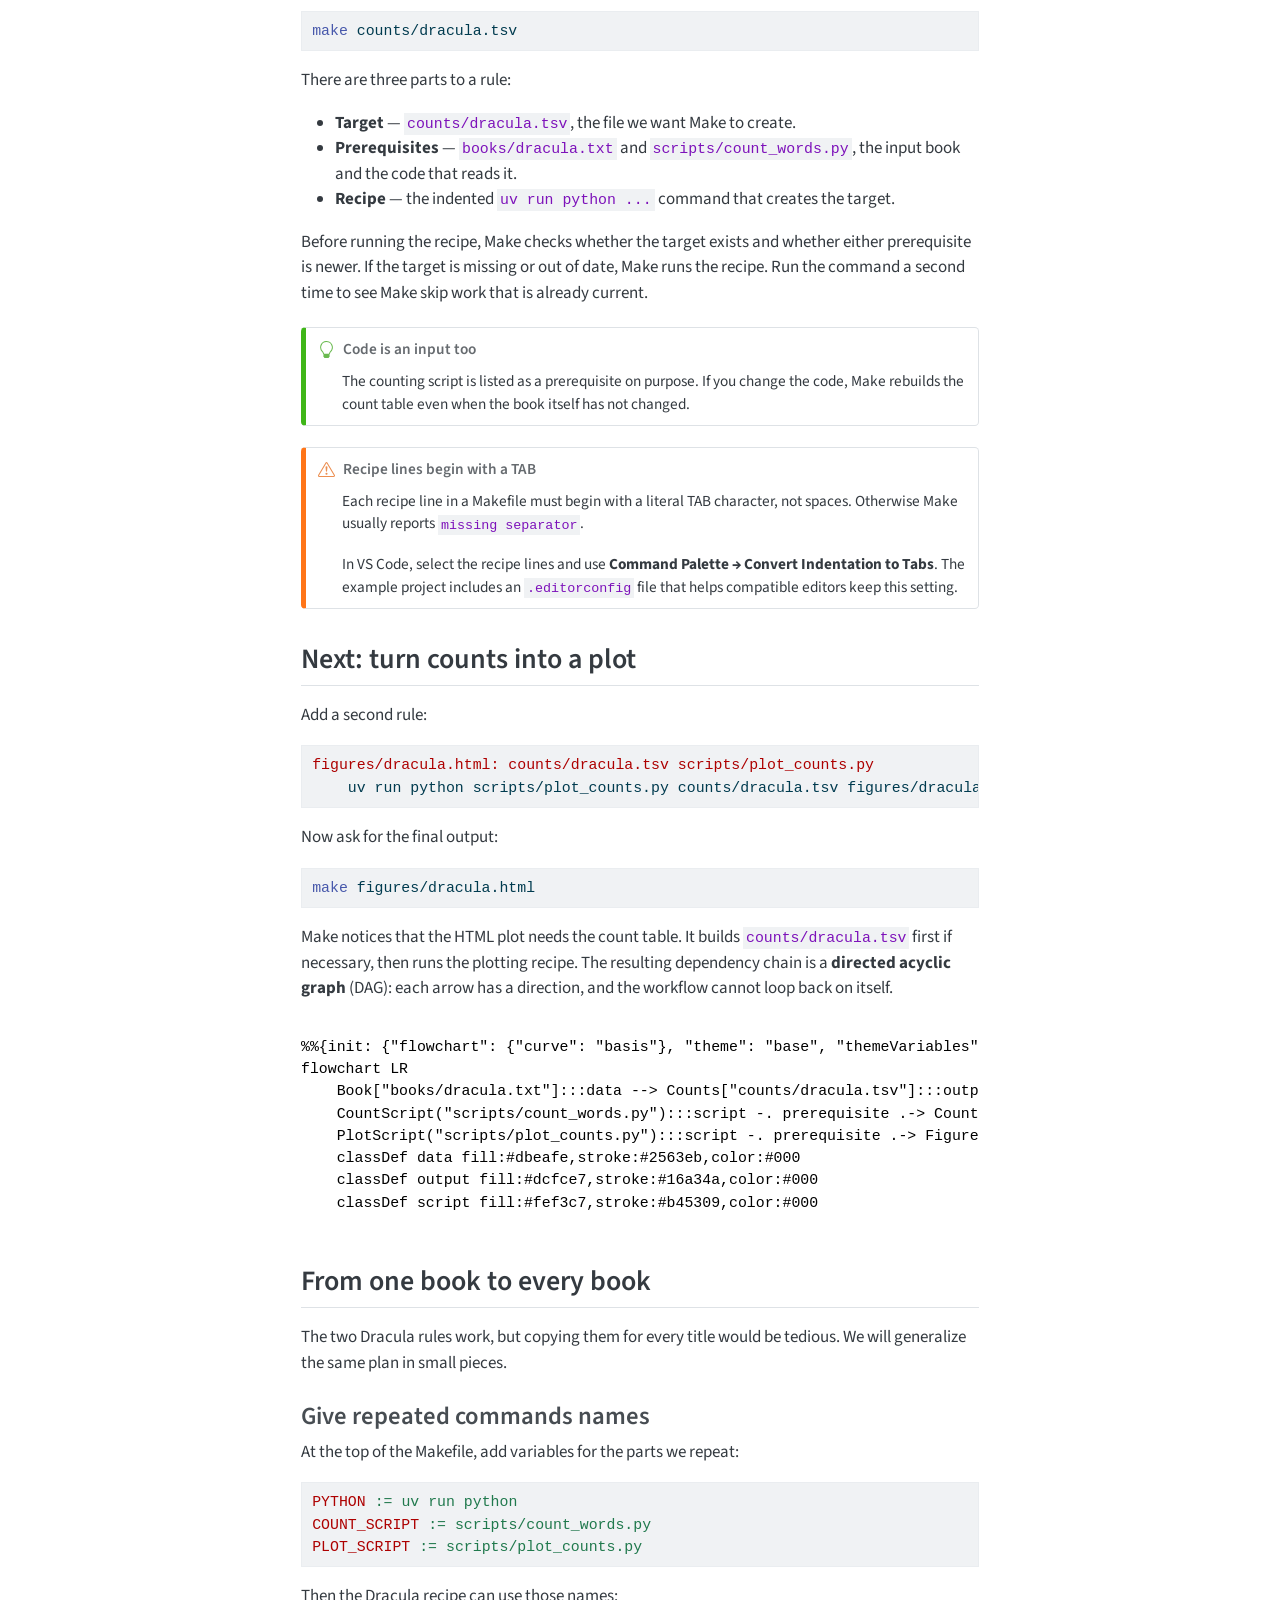
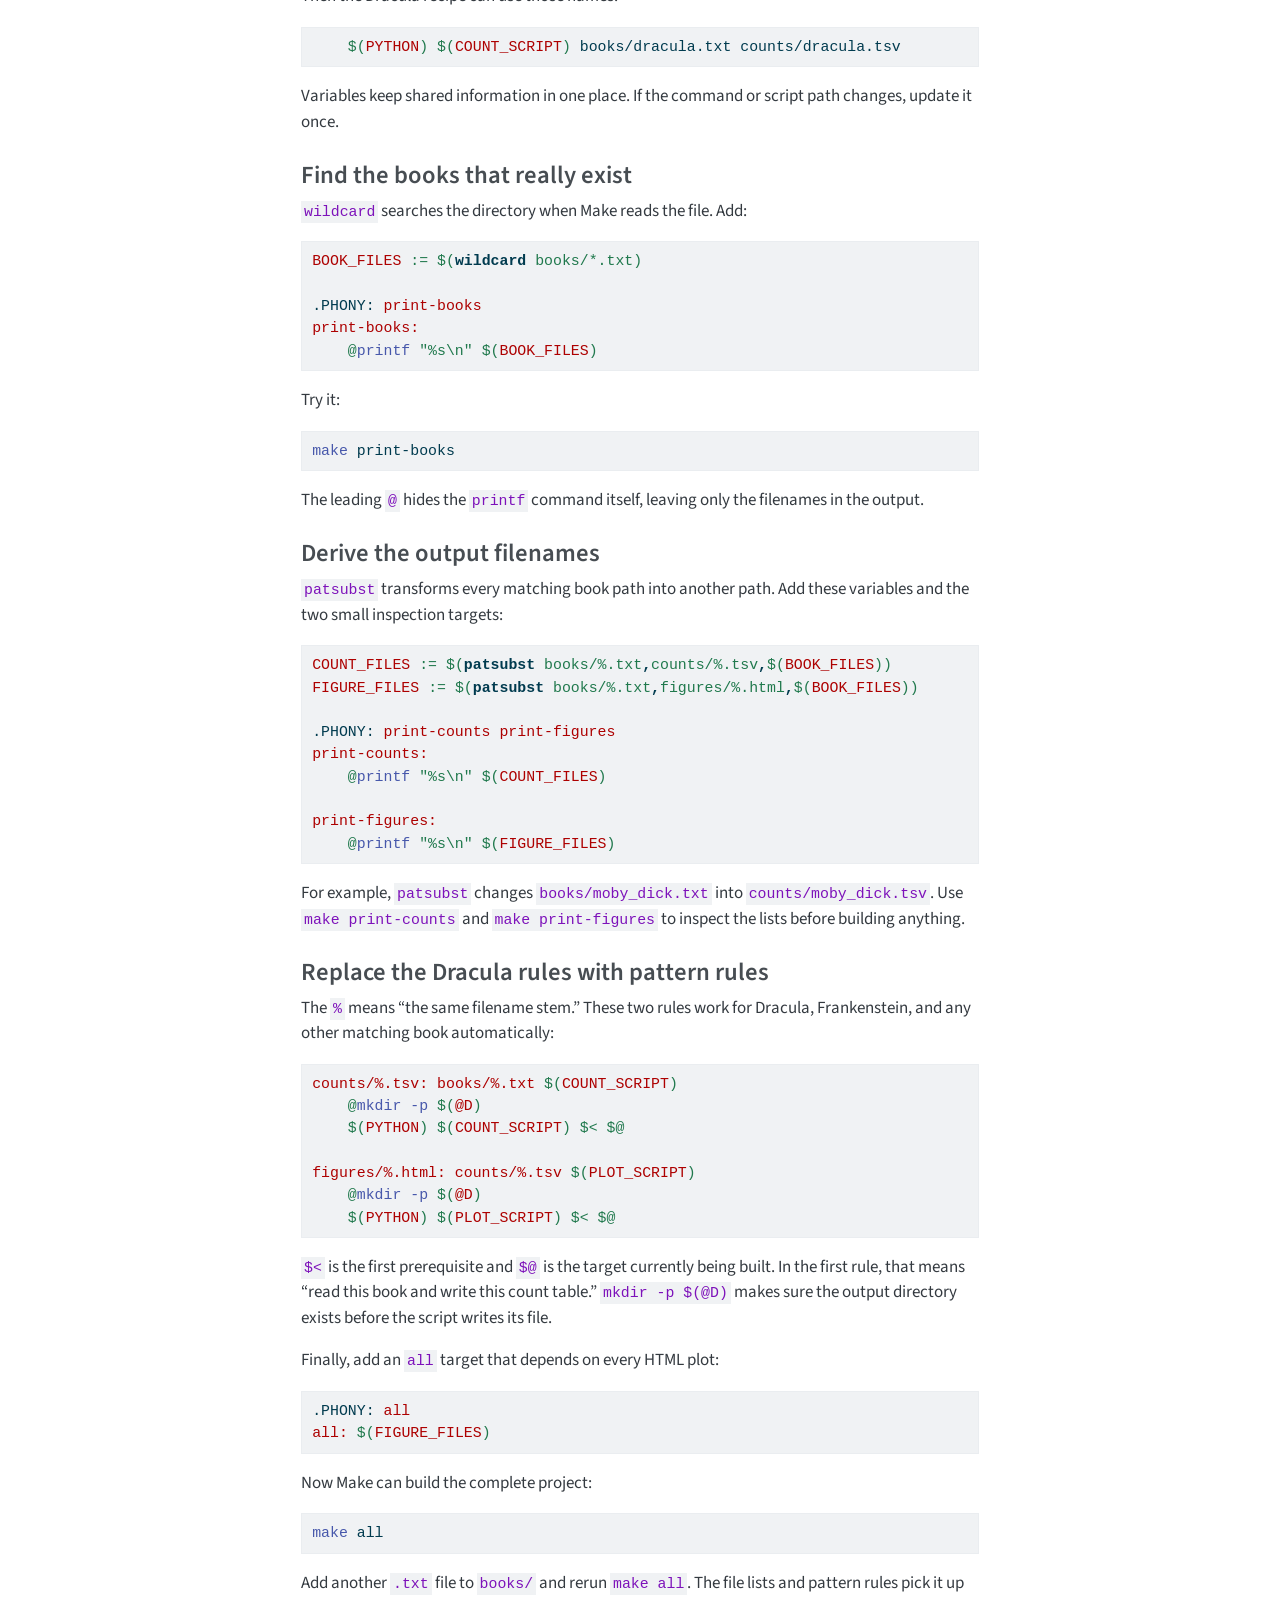
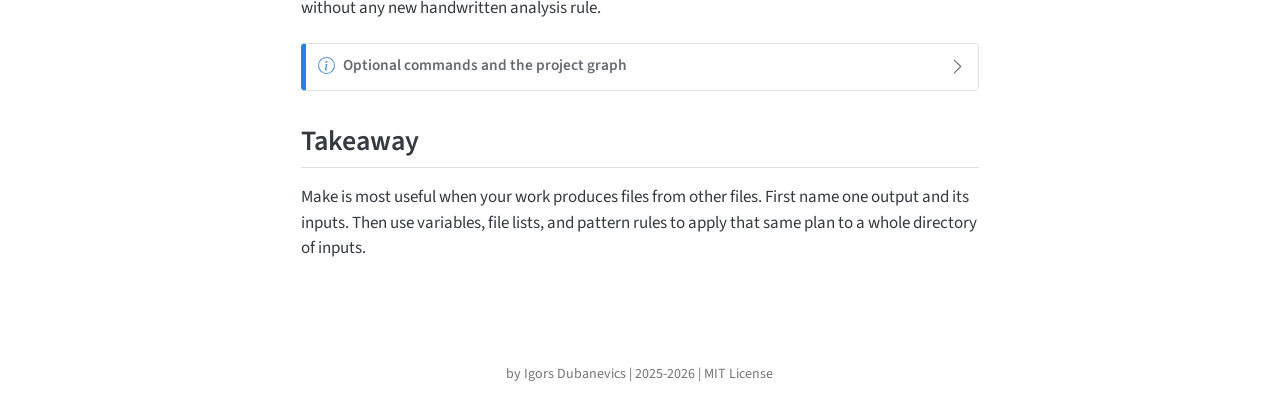
==== commit cd266e00: "Built site for gh-pages" ====
--- a/lessons/automation.html
+++ b/lessons/automation.html
@@ -2,17 +2,23 @@
 <html xmlns="http://www.w3.org/1999/xhtml" lang="en" xml:lang="en"><head>
 
 <meta charset="utf-8">
-<meta name="generator" content="quarto-1.8.26">
+<meta name="generator" content="quarto-1.10.18">
 
 <meta name="viewport" content="width=device-width, initial-scale=1.0, user-scalable=yes">
 
 
 <title>Automation – Good Enough Computing in Science 👍⚖️🧑‍💻🧪</title>
 <style>
-code{white-space: pre-wrap;}
+/* Default styles provided by pandoc.
+** See https://pandoc.org/MANUAL.html#variables-for-html for config info.
+*/
 span.smallcaps{font-variant: small-caps;}
-div.columns{display: flex; gap: min(4vw, 1.5em);}
-div.column{flex: auto; overflow-x: auto;}
+div.columns{display: flex; gap: 1.5em;}
+div.column{flex: auto;}
+@media screen {
+div.columns{gap: min(4vw, 1.5em);}
+div.column{overflow-x: auto;}
+}
 div.hanging-indent{margin-left: 1.5em; text-indent: -1.5em;}
 ul.task-list{list-style: none;}
 ul.task-list li input[type="checkbox"] {
@@ -68,15 +74,14 @@
 <link href="../images/geek_emoji.jpeg" rel="icon" type="image/jpeg">
 <script src="../site_libs/quarto-html/quarto.js" type="module"></script>
 <script src="../site_libs/quarto-html/tabsets/tabsets.js" type="module"></script>
-<script src="../site_libs/quarto-html/axe/axe-check.js" type="module"></script>
 <script src="../site_libs/quarto-html/popper.min.js"></script>
 <script src="../site_libs/quarto-html/tippy.umd.min.js"></script>
 <script src="../site_libs/quarto-html/anchor.min.js"></script>
 <link href="../site_libs/quarto-html/tippy.css" rel="stylesheet">
-<link href="../site_libs/quarto-html/quarto-syntax-highlighting-587c61ba64f3a5504c4d52d930310e48.css" rel="stylesheet" id="quarto-text-highlighting-styles">
+<link href="../site_libs/quarto-html/quarto-syntax-highlighting-64a204ab8560d761af7679ceaba22944.css" rel="stylesheet" id="quarto-text-highlighting-styles">
 <script src="../site_libs/bootstrap/bootstrap.min.js"></script>
 <link href="../site_libs/bootstrap/bootstrap-icons.css" rel="stylesheet">
-<link href="../site_libs/bootstrap/bootstrap-5b4ad623e5705c0698d39aec6f10cf02.min.css" rel="stylesheet" append-hash="true" id="quarto-bootstrap" data-mode="light">
+<link href="../site_libs/bootstrap/bootstrap-3e9b1289f5f353c49b617ce48ad2bc38.min.css" rel="stylesheet" append-hash="true" id="quarto-bootstrap" data-mode="light">
 <script id="quarto-search-options" type="application/json">{
   "location": "sidebar",
   "copy-button": false,
@@ -110,7 +115,7 @@
 <link href="../site_libs/quarto-diagram/mermaid.css" rel="stylesheet">
 
 
-<link rel="stylesheet" href="../styles.css">
+<link rel="stylesheet" href="styles.css">
 </head>
 
 <body class="nav-sidebar floating quarto-light">
--- a/site_libs/quarto-html/quarto-syntax-highlighting-64a204ab8560d761af7679ceaba22944.css
+++ b/site_libs/quarto-html/quarto-syntax-highlighting-64a204ab8560d761af7679ceaba22944.css
@@ -0,0 +1,236 @@
+/* quarto syntax highlight colors */
+:root {
+  --quarto-hl-ot-color: #003B4F;
+  --quarto-hl-at-color: #657422;
+  --quarto-hl-ss-color: #20794D;
+  --quarto-hl-an-color: #5E5E5E;
+  --quarto-hl-fu-color: #4758AB;
+  --quarto-hl-st-color: #20794D;
+  --quarto-hl-cf-color: #003B4F;
+  --quarto-hl-op-color: #5E5E5E;
+  --quarto-hl-er-color: #AD0000;
+  --quarto-hl-bn-color: #AD0000;
+  --quarto-hl-al-color: #AD0000;
+  --quarto-hl-va-color: #111111;
+  --quarto-hl-bu-color: inherit;
+  --quarto-hl-ex-color: inherit;
+  --quarto-hl-pp-color: #AD0000;
+  --quarto-hl-in-color: #5E5E5E;
+  --quarto-hl-vs-color: #20794D;
+  --quarto-hl-wa-color: #5E5E5E;
+  --quarto-hl-do-color: #5E5E5E;
+  --quarto-hl-im-color: #00769E;
+  --quarto-hl-ch-color: #20794D;
+  --quarto-hl-dt-color: #AD0000;
+  --quarto-hl-fl-color: #AD0000;
+  --quarto-hl-co-color: #5E5E5E;
+  --quarto-hl-cv-color: #5E5E5E;
+  --quarto-hl-cn-color: #8f5902;
+  --quarto-hl-sc-color: #5E5E5E;
+  --quarto-hl-dv-color: #AD0000;
+  --quarto-hl-kw-color: #003B4F;
+}
+
+/* other quarto variables */
+:root {
+  --quarto-font-monospace: SFMono-Regular, Menlo, Monaco, Consolas, "Liberation Mono", "Courier New", monospace;
+}
+
+/* syntax highlight based on Pandoc's rules */
+pre > code.sourceCode > span {
+  color: #003B4F;
+}
+
+code.sourceCode > span {
+  color: #003B4F;
+}
+
+div.sourceCode,
+div.sourceCode pre.sourceCode {
+  color: #003B4F;
+}
+
+/* Normal */
+code span {
+  color: #003B4F;
+}
+
+/* Alert */
+code span.al {
+  color: #AD0000;
+  font-style: inherit;
+}
+
+/* Annotation */
+code span.an {
+  color: #5E5E5E;
+  font-style: inherit;
+}
+
+/* Attribute */
+code span.at {
+  color: #657422;
+  font-style: inherit;
+}
+
+/* BaseN */
+code span.bn {
+  color: #AD0000;
+  font-style: inherit;
+}
+
+/* BuiltIn */
+code span.bu {
+  font-style: inherit;
+}
+
+/* ControlFlow */
+code span.cf {
+  color: #003B4F;
+  font-weight: bold;
+  font-style: inherit;
+}
+
+/* Char */
+code span.ch {
+  color: #20794D;
+  font-style: inherit;
+}
+
+/* Constant */
+code span.cn {
+  color: #8f5902;
+  font-style: inherit;
+}
+
+/* Comment */
+code span.co {
+  color: #5E5E5E;
+  font-style: inherit;
+}
+
+/* CommentVar */
+code span.cv {
+  color: #5E5E5E;
+  font-style: italic;
+}
+
+/* Documentation */
+code span.do {
+  color: #5E5E5E;
+  font-style: italic;
+}
+
+/* DataType */
+code span.dt {
+  color: #AD0000;
+  font-style: inherit;
+}
+
+/* DecVal */
+code span.dv {
+  color: #AD0000;
+  font-style: inherit;
+}
+
+/* Error */
+code span.er {
+  color: #AD0000;
+  font-style: inherit;
+}
+
+/* Extension */
+code span.ex {
+  font-style: inherit;
+}
+
+/* Float */
+code span.fl {
+  color: #AD0000;
+  font-style: inherit;
+}
+
+/* Function */
+code span.fu {
+  color: #4758AB;
+  font-style: inherit;
+}
+
+/* Import */
+code span.im {
+  color: #00769E;
+  font-style: inherit;
+}
+
+/* Information */
+code span.in {
+  color: #5E5E5E;
+  font-style: inherit;
+}
+
+/* Keyword */
+code span.kw {
+  color: #003B4F;
+  font-weight: bold;
+  font-style: inherit;
+}
+
+/* Operator */
+code span.op {
+  color: #5E5E5E;
+  font-style: inherit;
+}
+
+/* Other */
+code span.ot {
+  color: #003B4F;
+  font-style: inherit;
+}
+
+/* Preprocessor */
+code span.pp {
+  color: #AD0000;
+  font-style: inherit;
+}
+
+/* SpecialChar */
+code span.sc {
+  color: #5E5E5E;
+  font-style: inherit;
+}
+
+/* SpecialString */
+code span.ss {
+  color: #20794D;
+  font-style: inherit;
+}
+
+/* String */
+code span.st {
+  color: #20794D;
+  font-style: inherit;
+}
+
+/* Variable */
+code span.va {
+  color: #111111;
+  font-style: inherit;
+}
+
+/* VerbatimString */
+code span.vs {
+  color: #20794D;
+  font-style: inherit;
+}
+
+/* Warning */
+code span.wa {
+  color: #5E5E5E;
+  font-style: italic;
+}
+
+.prevent-inlining {
+  content: "</";
+}
+
+/*# sourceMappingURL=9d8d5bb603a83b8298b89080a598c93b.css.map */
